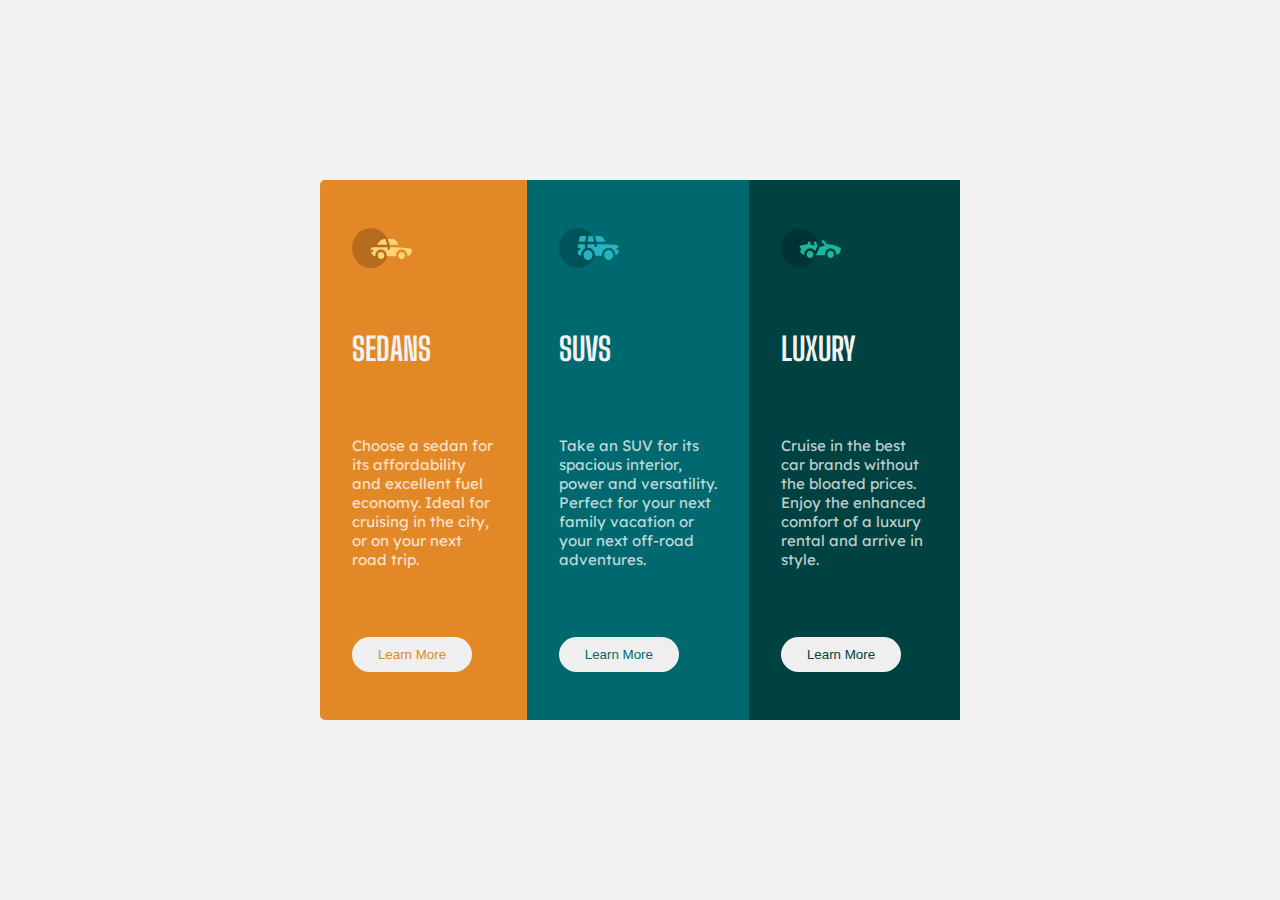
==== index.html @ 824aaf53 "major done" ====
<!DOCTYPE html>
<html lang="en">
  <head>
    <meta charset="UTF-8" />
    <meta http-equiv="X-UA-Compatible" content="IE=edge" />
    <meta name="viewport" content="width=device-width, initial-scale=1.0" />
    <title>Document</title>
    <link rel="stylesheet" href="./index.css" />
  </head>
  <body>
    <div class="main-container">
      <main class="main-content">
        <div class="card-sedans">
          <div>
            <img
              class="image"
              src="./images/icon-sedans.svg"
              height="40px"
              width="60px"
            />
          </div>
          <h1>SEDANS</h1>
          <p>
            Choose a sedan for its affordability and excellent fuel economy.
            Ideal for cruising in the city, or on your next road trip.
          </p>
          <button type="button" class="sedan-button">Learn More</button>
        </div>
        <div class="card-suvs">
          <div>
            <img
              class="image"
              src="./images/icon-suvs.svg"
              height="40px"
              width="60px"
            />
          </div>
          <h1>SUVS</h1>
          <p>
            Take an SUV for its spacious interior, power and versatility.
            Perfect for your next family vacation or your next off-road
            adventures.
          </p>
          <button type="button" class="suv-button">Learn More</button>
        </div>
        <div class="card-luxury">
          <div>
            <img
              class="image"
              src="./images/icon-luxury.svg"
              height="40px"
              width="60px"
            />
          </div>
          <h1>LUXURY</h1>
          <p>
            Cruise in the best car brands without the bloated prices. Enjoy the
            enhanced comfort of a luxury rental and arrive in style.
          </p>
          <button type="button" class="luxury-button">Learn More</button>
        </div>
      </main>
    </div>
  </body>
</html>
---- index.css ----
@import url("https://fonts.googleapis.com/css2?family=Lexend+Deca&display=swap");
@import url("https://fonts.googleapis.com/css2?family=Big+Shoulders+Display:wght@700&display=swap");
* {
  margin: 0;
  padding: 0;
  box-sizing: border-box;
}

body {
  background-color: hsl(0, 0%, 95%);
  color: hsl(0, 0%, 95%);
}

h1 {
  font-family: "Big Shoulders Display", cursive;
  margin-bottom: 35px;
}

p {
  font-family: "Lexend Deca", sans-serif;
  color: hsla(0, 0%, 100%, 0.75);
  font-size: 15px;
  margin-bottom: 35px;
}

.main-container {
  height: 100vh;
  width: 100vw;
  display: flex;
  justify-content: center;
  align-items: center;
}

main {
  display: flex;
  justify-content: center;
  align-items: center;
  height: 60%;
  width: 50%;
  border-radius: 10px;
}

.card-sedans {
  border-top-left-radius: 5px;
  border-bottom-left-radius: 5px; 
  height: 100%;
  padding: 32px;
  background-color: hsl(31, 77%, 52%);
  display: flex;
  flex-direction: column;
  justify-content: space-around;
}

.card-suvs {
  height: 100%;
  background-color: hsl(184, 100%, 22%);
  padding: 32px;
  display: flex;
  flex-direction: column;
  justify-content: space-around;
}

.card-luxury {
  height: 100%;
  background-color: hsl(179, 100%, 13%);
  padding: 32px;
  display: flex;
  flex-direction: column;
  justify-content: space-around;
}

img {
  margin-bottom: 25px;
}

.sedan-button {
  width: 120px;
  color: hsl(31, 77%, 52%);
  border: none;
  padding: 10px;
  border-radius: 20px;
}

.suv-button {
  width: 120px;
  color: hsl(184, 100%, 22%);
  border: none;
  padding: 10px;
  border-radius: 20px;
}

.luxury-button {
  width: 120px;
  color: hsl(179, 100%, 13%);
  border: none;
  padding: 10px;
  border-radius: 20px;
}

@media only screen and (max-width: 450px) {
  main {
    display: flex;
    flex-direction: column;
    padding: 5px 5px;
  }

  h1 {
    font-family: "Big Shoulders Display", cursive;
    margin-bottom: 5px;
  }

  img {
    margin-bottom: 5px;
  }

  p {
    text-align: left;
    font-family: "Lexend Deca", sans-serif;
    color: hsla(0, 0%, 100%, 0.75);
    font-size: 12px;
    margin-bottom: 10px;
  }

  .card-sedans {
    height: 100%;
    padding: 15px;
    background-color: hsl(31, 77%, 52%);
    display: flex;
    flex-direction: column;
    justify-content: space-around;
  }

  .card-suvs {
    height: 100%;
    background-color: hsl(184, 100%, 22%);
    padding: 15px;
    display: flex;
    flex-direction: column;
    justify-content: space-around;
  }

  .card-luxury {
    height: 100%;
    background-color: hsl(179, 100%, 13%);
    padding: 15px;
    display: flex;
    flex-direction: column;
    justify-content: space-around;
  }

  .sedan-button {
    width: 100px;
    color: hsl(31, 77%, 52%);
    border: none;
    padding: 6px;
    border-radius: 20px;
  }

  .suv-button {
    width: 100px;
    color: hsl(184, 100%, 22%);
    border: none;
    padding: 6px;
    border-radius: 20px;
  }

  .luxury-button {
    width: 100px;
    color: hsl(179, 100%, 13%);
    border: none;
    padding: 6px;
    border-radius: 20px;
  }
}
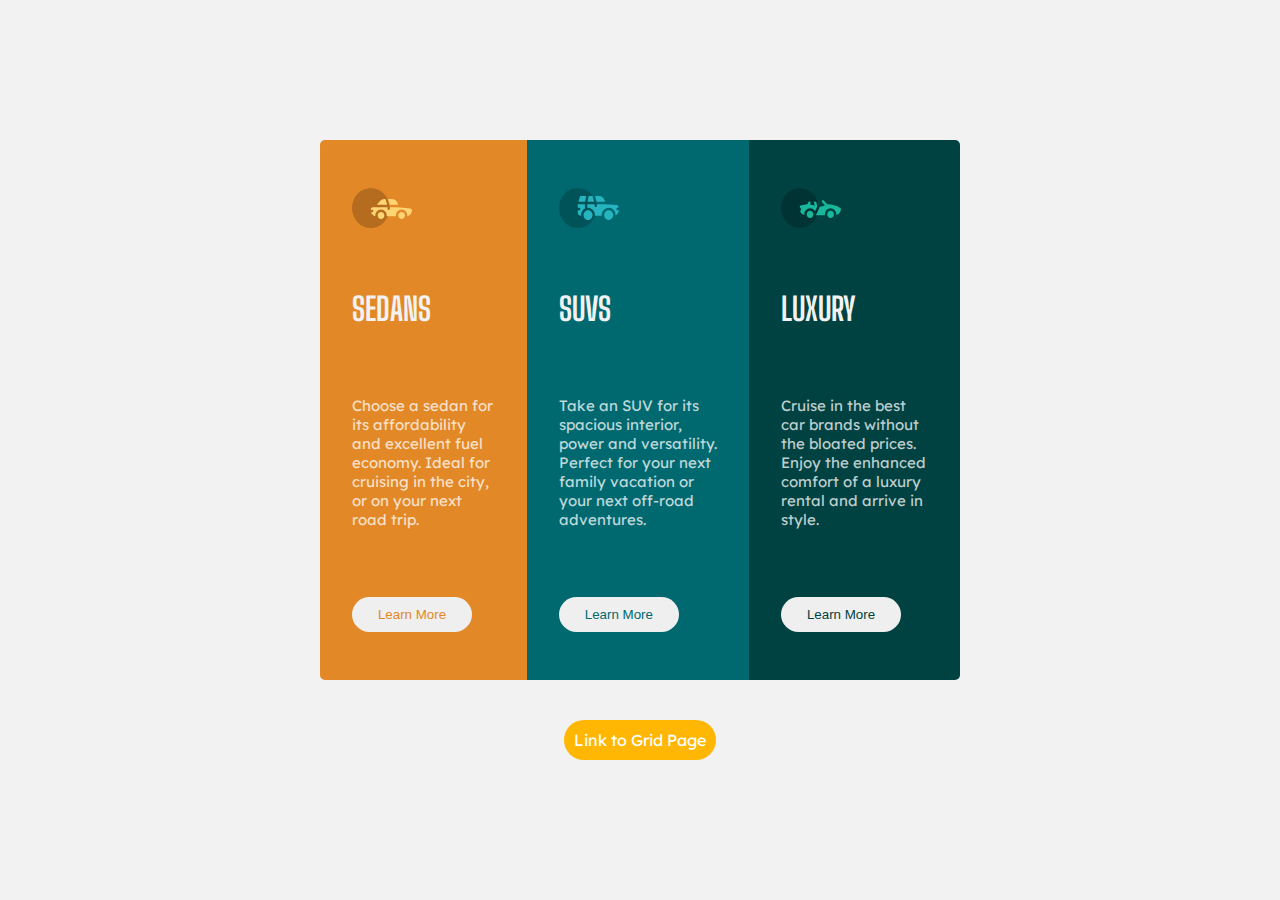
==== commit 62922987: "grid included" ====
--- a/index.html
+++ b/index.html
@@ -4,6 +4,7 @@
     <meta charset="UTF-8" />
     <meta http-equiv="X-UA-Compatible" content="IE=edge" />
     <meta name="viewport" content="width=device-width, initial-scale=1.0" />
+    <link rel="icon" type="image/x-icon" href="./images/favicon-32x32.png">
     <title>Document</title>
     <link rel="stylesheet" href="./index.css" />
   </head>
@@ -60,6 +61,7 @@
           <button type="button" class="luxury-button">Learn More</button>
         </div>
       </main>
+      <a href="./grid.html">Link to Grid Page</a>
     </div>
   </body>
 </html>
--- a/index.css
+++ b/index.css
@@ -23,10 +23,21 @@
   margin-bottom: 35px;
 }
 
+a {
+  font-family: "Lexend Deca", sans-serif;
+  text-decoration: none;
+  color: white;
+  margin-top: 40px;
+  background-color: #ffb703;
+  padding: 10px;
+  border-radius: 20px;
+}
+
 .main-container {
   height: 100vh;
   width: 100vw;
   display: flex;
+  flex-direction: column;
   justify-content: center;
   align-items: center;
 }
@@ -42,7 +53,7 @@
 
 .card-sedans {
   border-top-left-radius: 5px;
-  border-bottom-left-radius: 5px; 
+  border-bottom-left-radius: 5px;
   height: 100%;
   padding: 32px;
   background-color: hsl(31, 77%, 52%);
@@ -61,6 +72,8 @@
 }
 
 .card-luxury {
+  border-top-right-radius: 5px;
+  border-bottom-right-radius: 5px;
   height: 100%;
   background-color: hsl(179, 100%, 13%);
   padding: 32px;
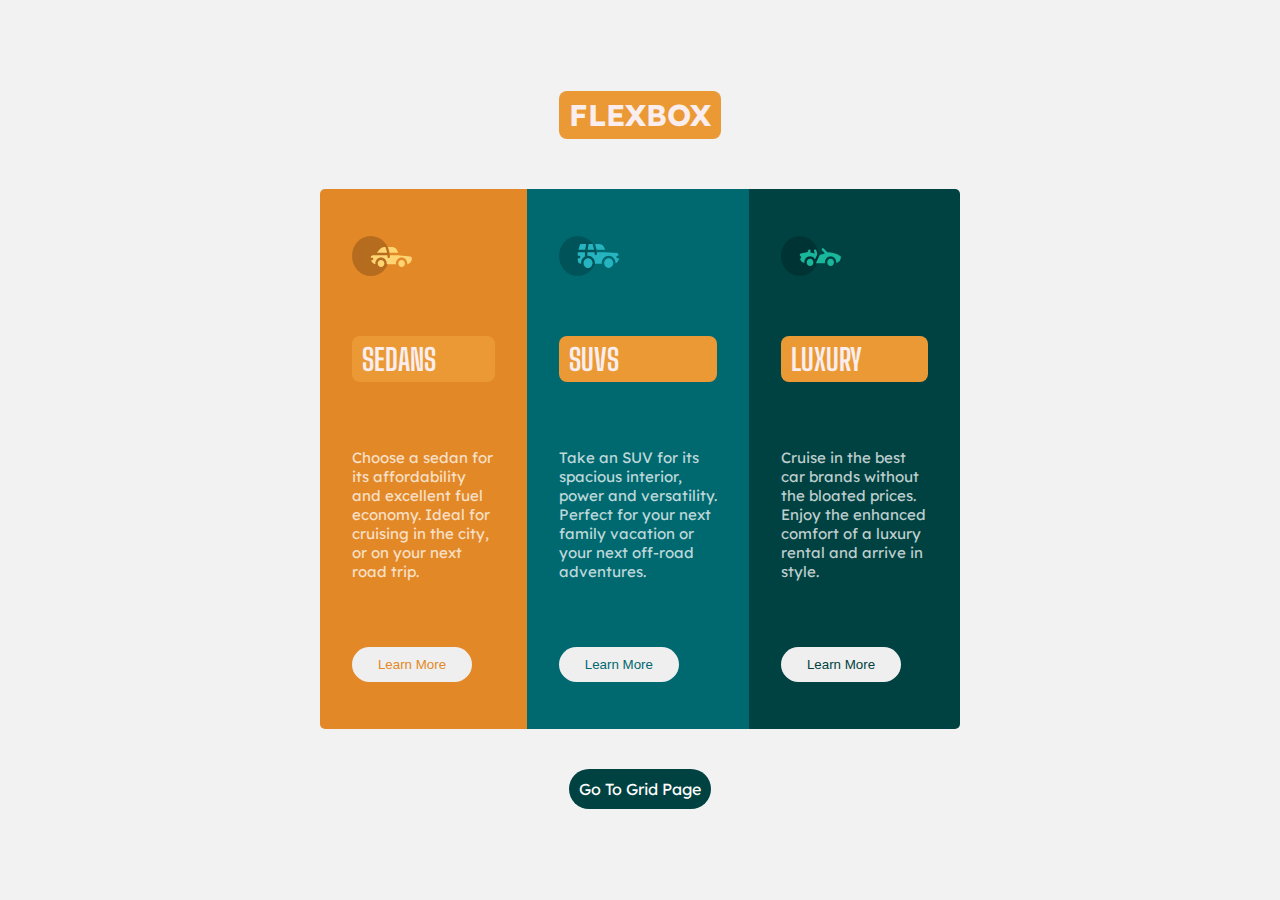
==== commit 9fcec689: "grid included" ====
--- a/index.html
+++ b/index.html
@@ -4,12 +4,13 @@
     <meta charset="UTF-8" />
     <meta http-equiv="X-UA-Compatible" content="IE=edge" />
     <meta name="viewport" content="width=device-width, initial-scale=1.0" />
-    <link rel="icon" type="image/x-icon" href="./images/favicon-32x32.png">
+    <link rel="icon" type="image/x-icon" href="./images/favicon-32x32.png" />
     <title>Document</title>
     <link rel="stylesheet" href="./index.css" />
   </head>
   <body>
     <div class="main-container">
+      <h1>FLEXBOX</h1>
       <main class="main-content">
         <div class="card-sedans">
           <div>
@@ -20,7 +21,7 @@
               width="60px"
             />
           </div>
-          <h1>SEDANS</h1>
+          <h1 class="card-h1">SEDANS</h1>
           <p>
             Choose a sedan for its affordability and excellent fuel economy.
             Ideal for cruising in the city, or on your next road trip.
@@ -36,7 +37,7 @@
               width="60px"
             />
           </div>
-          <h1>SUVS</h1>
+          <h1 class="card-h1">SUVS</h1>
           <p>
             Take an SUV for its spacious interior, power and versatility.
             Perfect for your next family vacation or your next off-road
@@ -53,7 +54,7 @@
               width="60px"
             />
           </div>
-          <h1>LUXURY</h1>
+          <h1 class="card-h1">LUXURY</h1>
           <p>
             Cruise in the best car brands without the bloated prices. Enjoy the
             enhanced comfort of a luxury rental and arrive in style.
@@ -61,7 +62,7 @@
           <button type="button" class="luxury-button">Learn More</button>
         </div>
       </main>
-      <a href="./grid.html">Link to Grid Page</a>
+      <a href="./grid.html">Go To Grid Page</a>
     </div>
   </body>
 </html>
--- a/index.css
+++ b/index.css
@@ -12,6 +12,16 @@
 }
 
 h1 {
+  font-size: 30px;
+  font-family: "Lexend Deca", sans-serif;
+  background-color: #eb9935;
+  color: rgb(249, 237, 237);
+  padding: 5px 10px;
+  border-radius: 8px;
+  margin-bottom: 50px;
+}
+
+.card-h1 {
   font-family: "Big Shoulders Display", cursive;
   margin-bottom: 35px;
 }
@@ -28,7 +38,7 @@
   text-decoration: none;
   color: white;
   margin-top: 40px;
-  background-color: #ffb703;
+  background-color: hsl(179, 100%, 13%);
   padding: 10px;
   border-radius: 20px;
 }
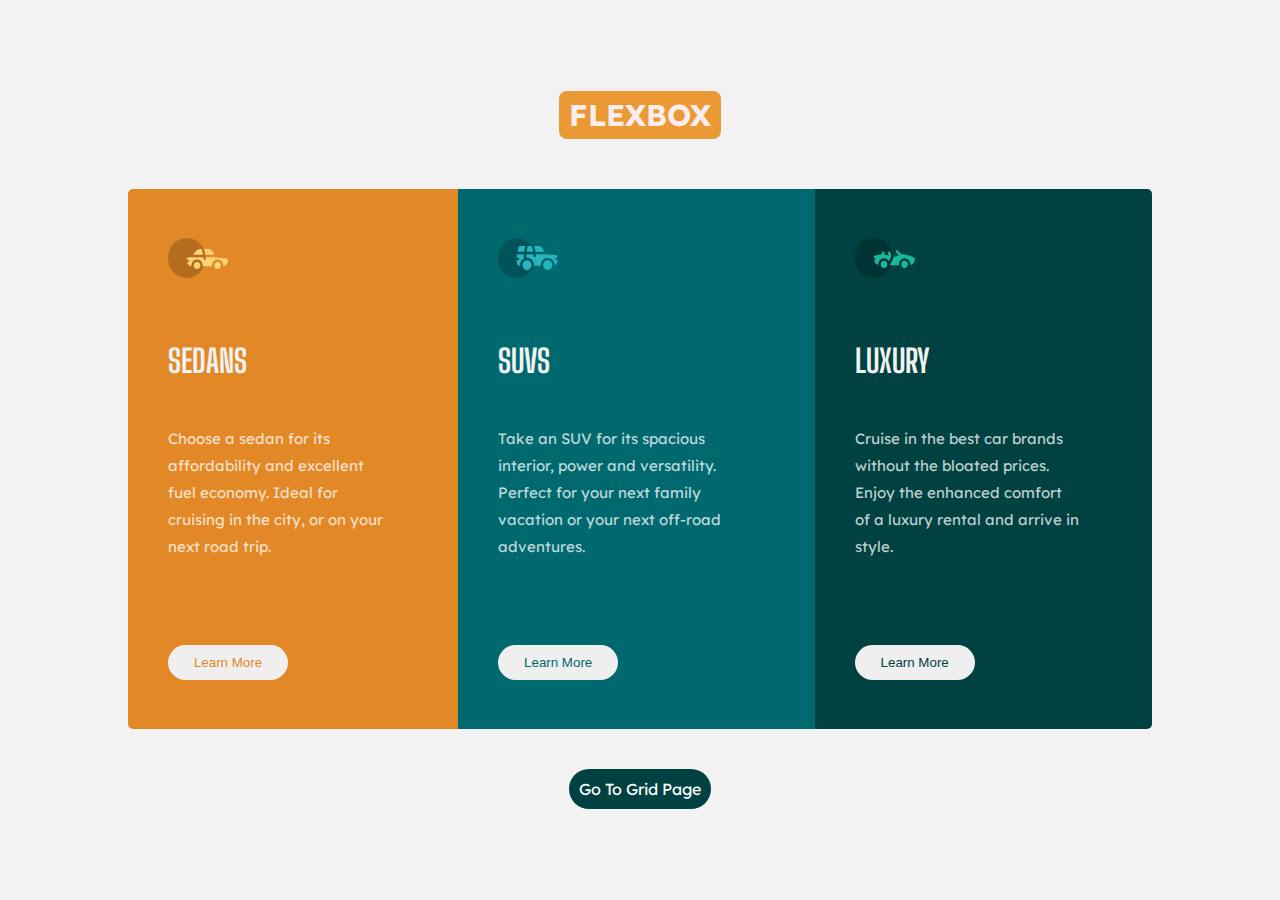
==== commit 1ed6e545: "finishing touches" ====
--- a/index.html
+++ b/index.html
@@ -10,7 +10,7 @@
   </head>
   <body>
     <div class="main-container">
-      <h1>FLEXBOX</h1>
+      <h1 class="header-h1">FLEXBOX</h1>
       <main class="main-content">
         <div class="card-sedans">
           <div>
--- a/index.css
+++ b/index.css
@@ -11,7 +11,7 @@
   color: hsl(0, 0%, 95%);
 }
 
-h1 {
+.header-h1 {
   font-size: 30px;
   font-family: "Lexend Deca", sans-serif;
   background-color: #eb9935;
@@ -23,14 +23,16 @@
 
 .card-h1 {
   font-family: "Big Shoulders Display", cursive;
-  margin-bottom: 35px;
+  margin-bottom: 10px;
 }
 
 p {
   font-family: "Lexend Deca", sans-serif;
   color: hsla(0, 0%, 100%, 0.75);
+  line-height: 1.8;
   font-size: 15px;
-  margin-bottom: 35px;
+  padding-right: 40px;
+  margin-bottom: 50px;
 }
 
 a {
@@ -57,7 +59,7 @@
   justify-content: center;
   align-items: center;
   height: 60%;
-  width: 50%;
+  width: 80%;
   border-radius: 10px;
 }
 
@@ -65,7 +67,7 @@
   border-top-left-radius: 5px;
   border-bottom-left-radius: 5px;
   height: 100%;
-  padding: 32px;
+  padding: 32px 32px 32px 40px;
   background-color: hsl(31, 77%, 52%);
   display: flex;
   flex-direction: column;
@@ -75,7 +77,7 @@
 .card-suvs {
   height: 100%;
   background-color: hsl(184, 100%, 22%);
-  padding: 32px;
+  padding: 32px 32px 32px 40px;
   display: flex;
   flex-direction: column;
   justify-content: space-around;
@@ -86,7 +88,7 @@
   border-bottom-right-radius: 5px;
   height: 100%;
   background-color: hsl(179, 100%, 13%);
-  padding: 32px;
+  padding: 32px 32px 32px 40px;
   display: flex;
   flex-direction: column;
   justify-content: space-around;
